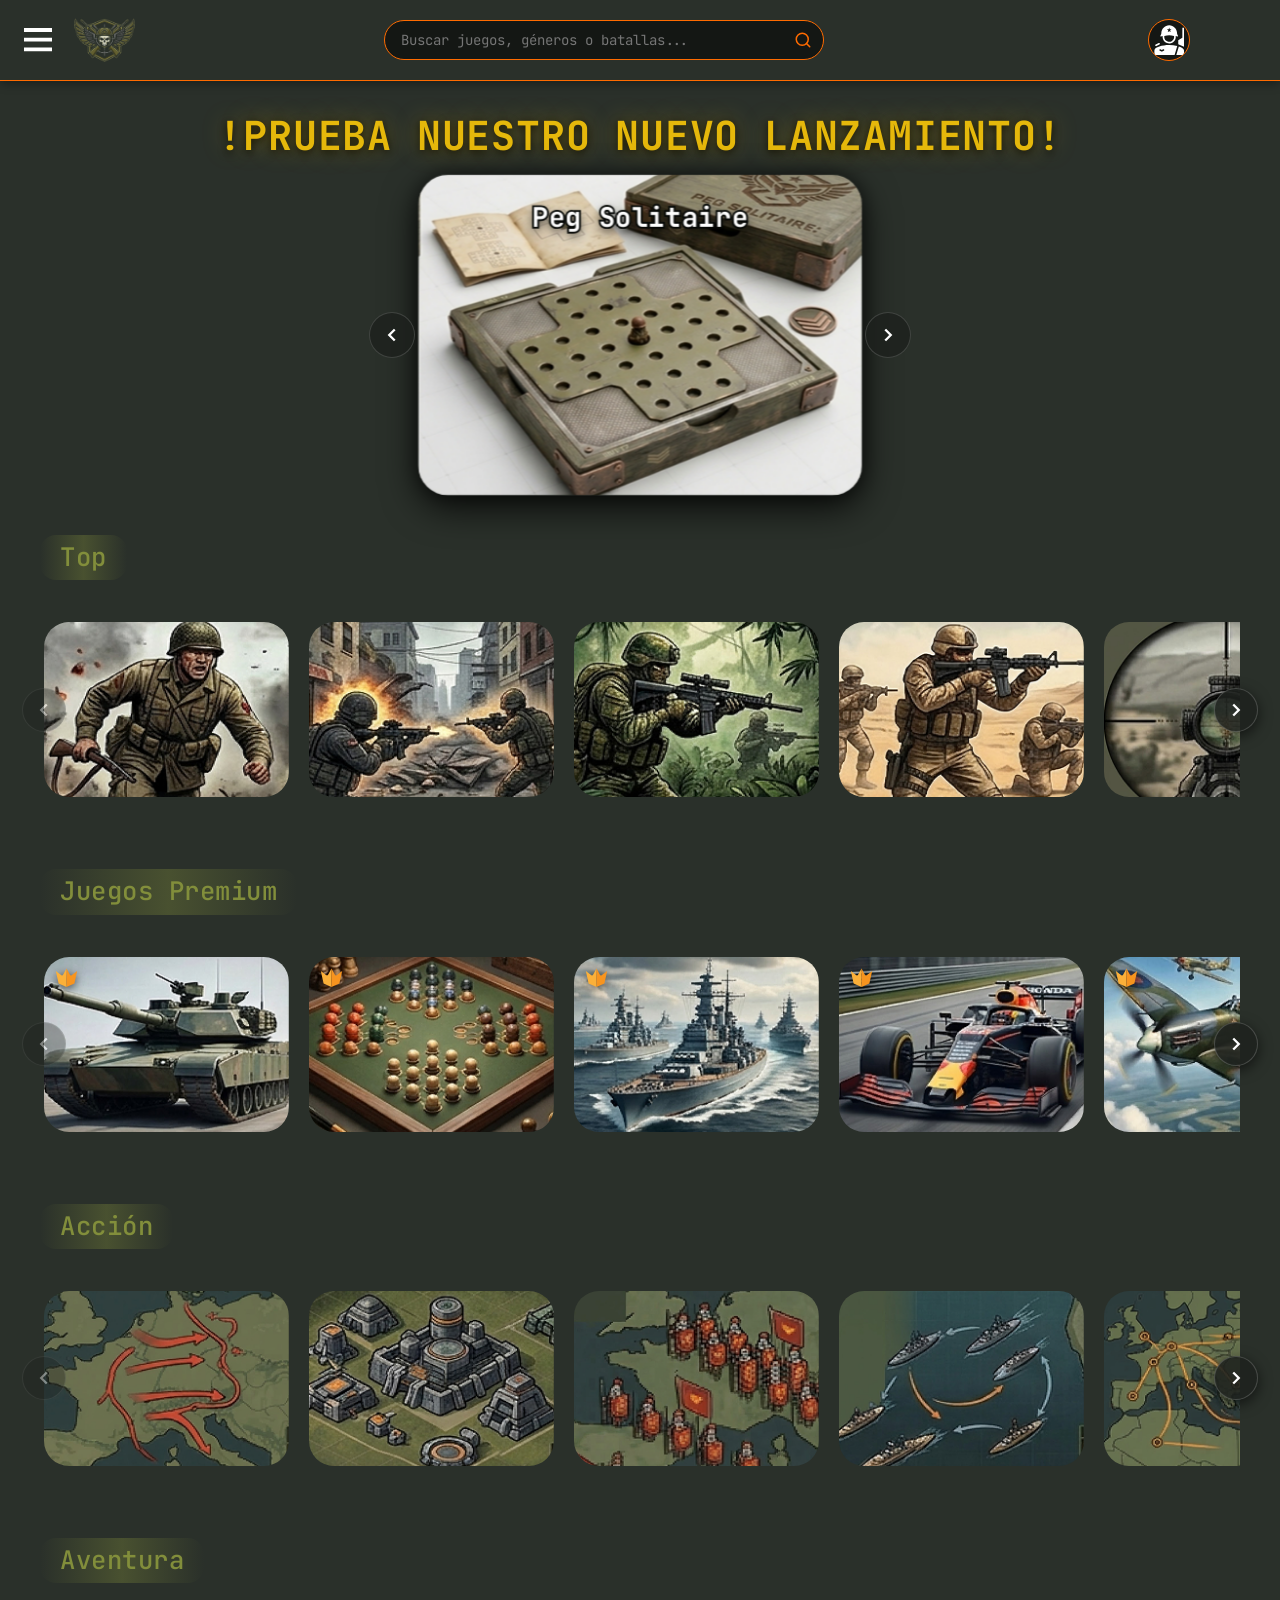
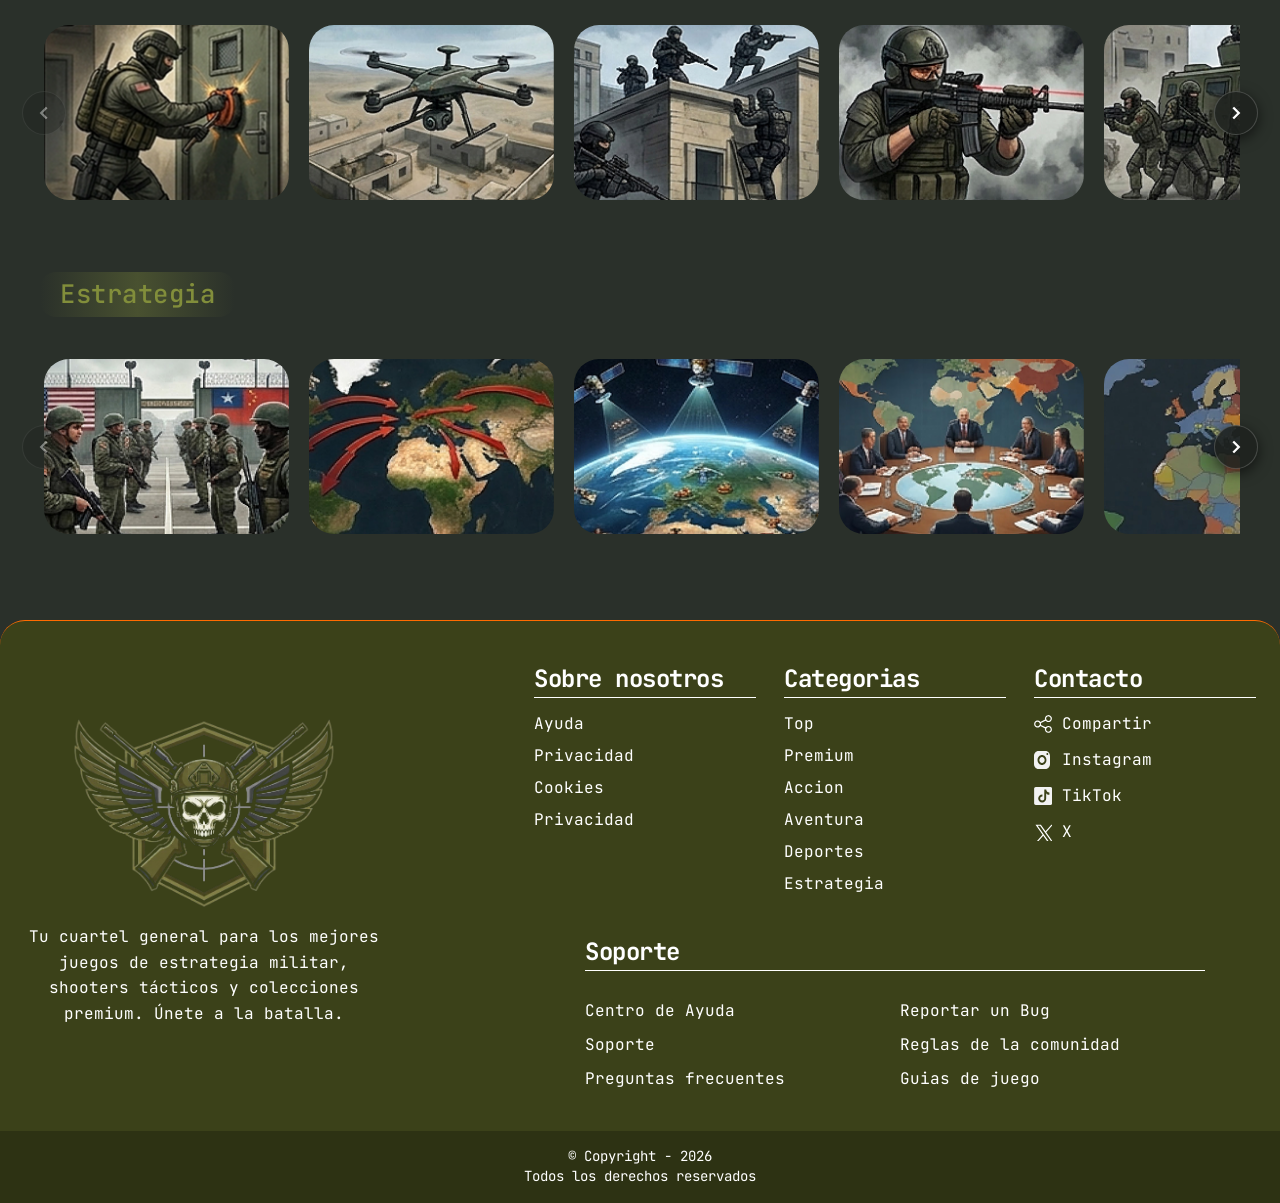
==== index.html @ f0ccaf48 "entrega tp3" ====
<!DOCTYPE html>
<html lang="es">
<head>
  <meta charset="UTF-8">
  <meta http-equiv="refresh" content="0; url=tp3/">
  <script>
    window.location.replace("tp3/");
  </script>
  <title>Redirigiendo a TP3...</title>
</head>
<body>
  <p>Redirigiendo a <a href="tp3/">TP3</a>...</p>
</body>
</html>
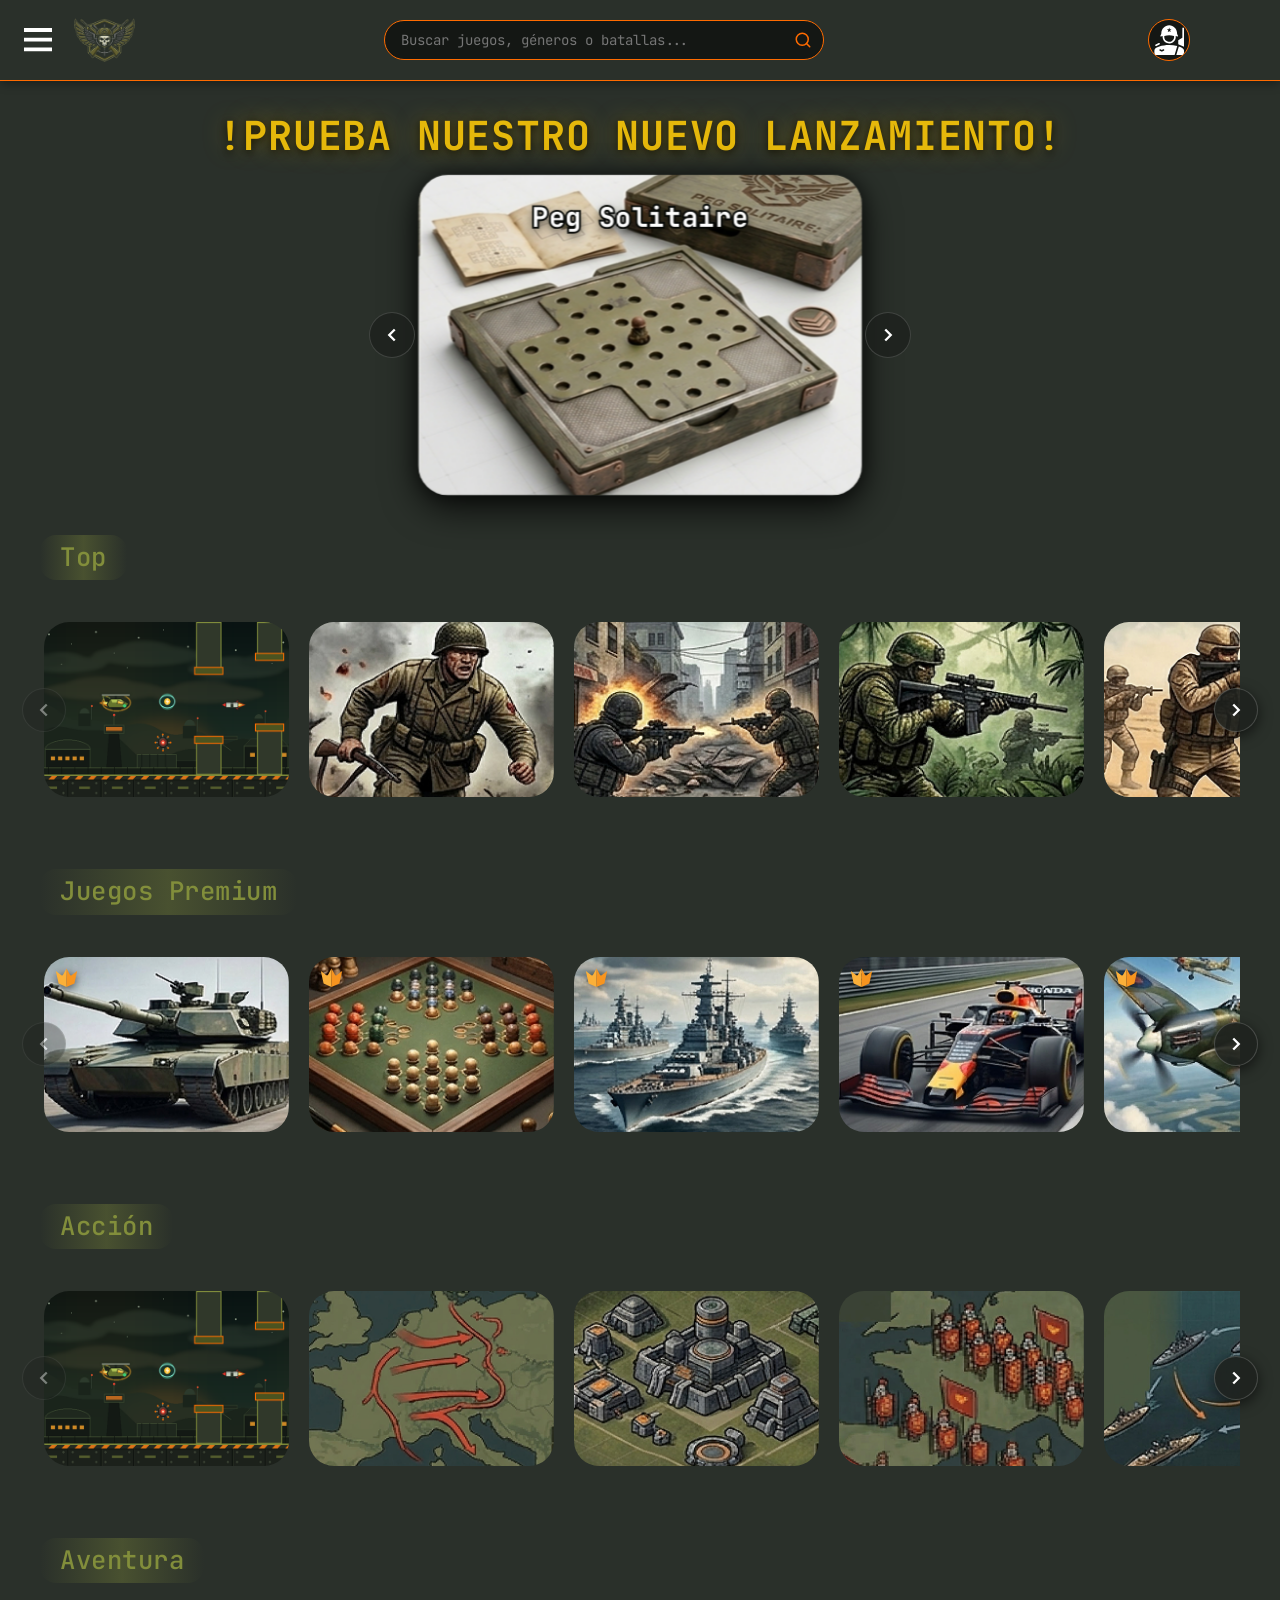
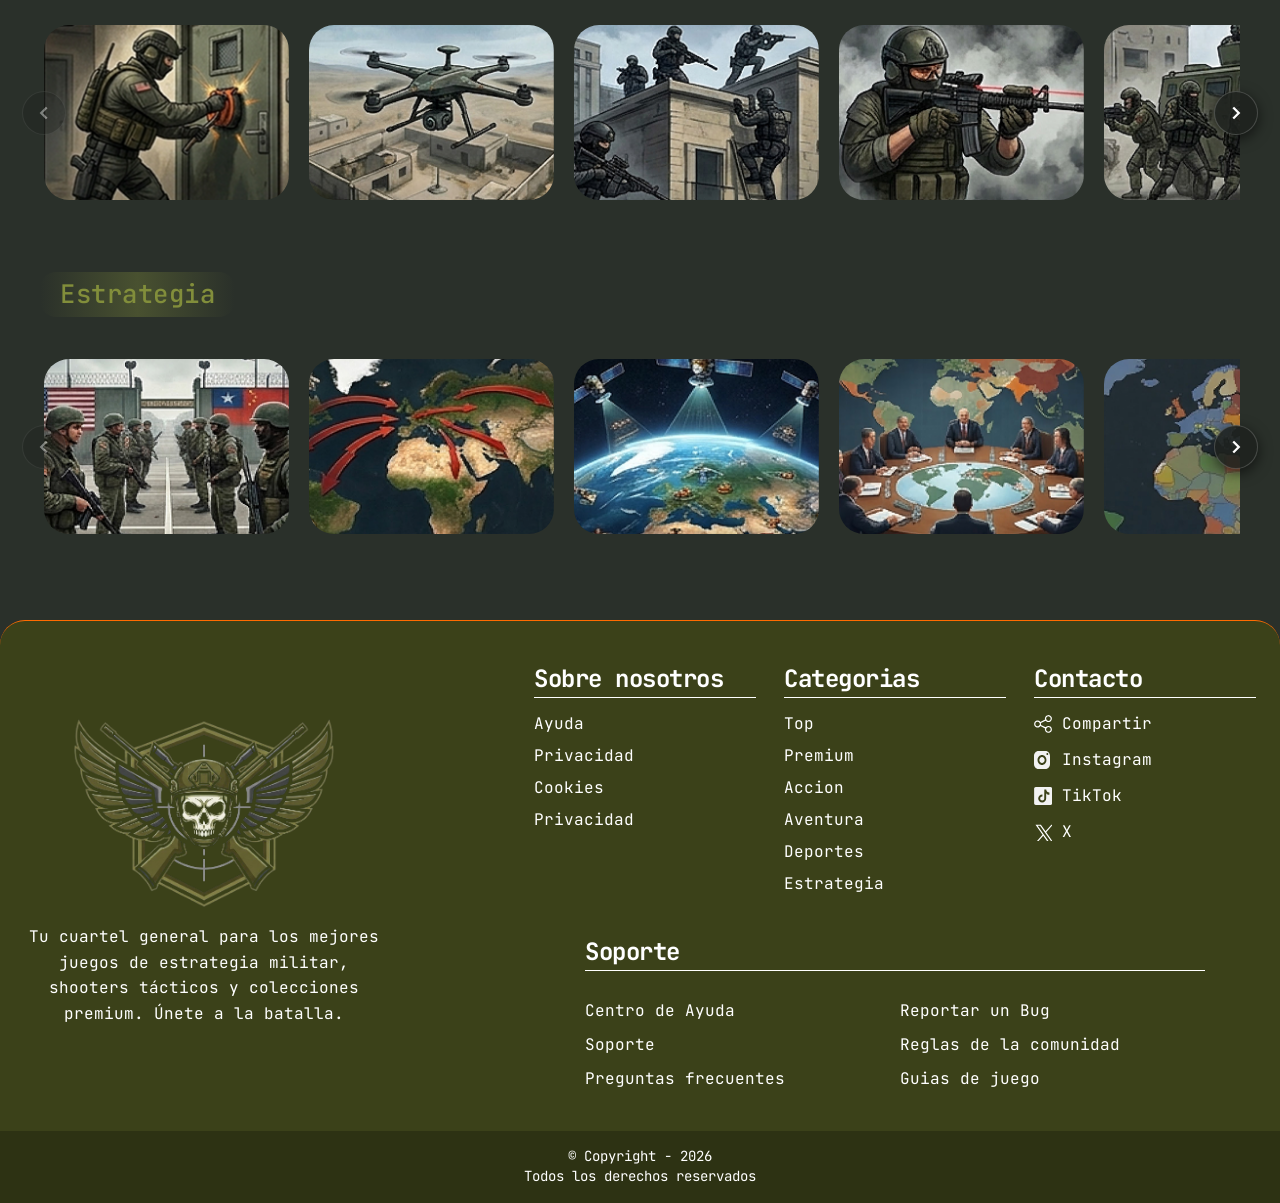
==== commit b082316b: "chore: actualizar redireccion raiz a tp5" ====
--- a/index.html
+++ b/index.html
@@ -2,14 +2,14 @@
 <html lang="es">
 <head>
   <meta charset="UTF-8">
-  <meta http-equiv="refresh" content="0; url=tp3/">
+  <meta http-equiv="refresh" content="0; url=tp5/">
   <script>
-    window.location.replace("tp3/");
+    window.location.replace("tp5/");
   </script>
-  <title>Redirigiendo a TP3...</title>
+  <title>Redirigiendo a TP5...</title>
 </head>
 <body>
-  <p>Redirigiendo a <a href="tp3/">TP3</a>...</p>
+  <p>Redirigiendo a <a href="tp5/">TP5</a>...</p>
 </body>
 </html>
 
